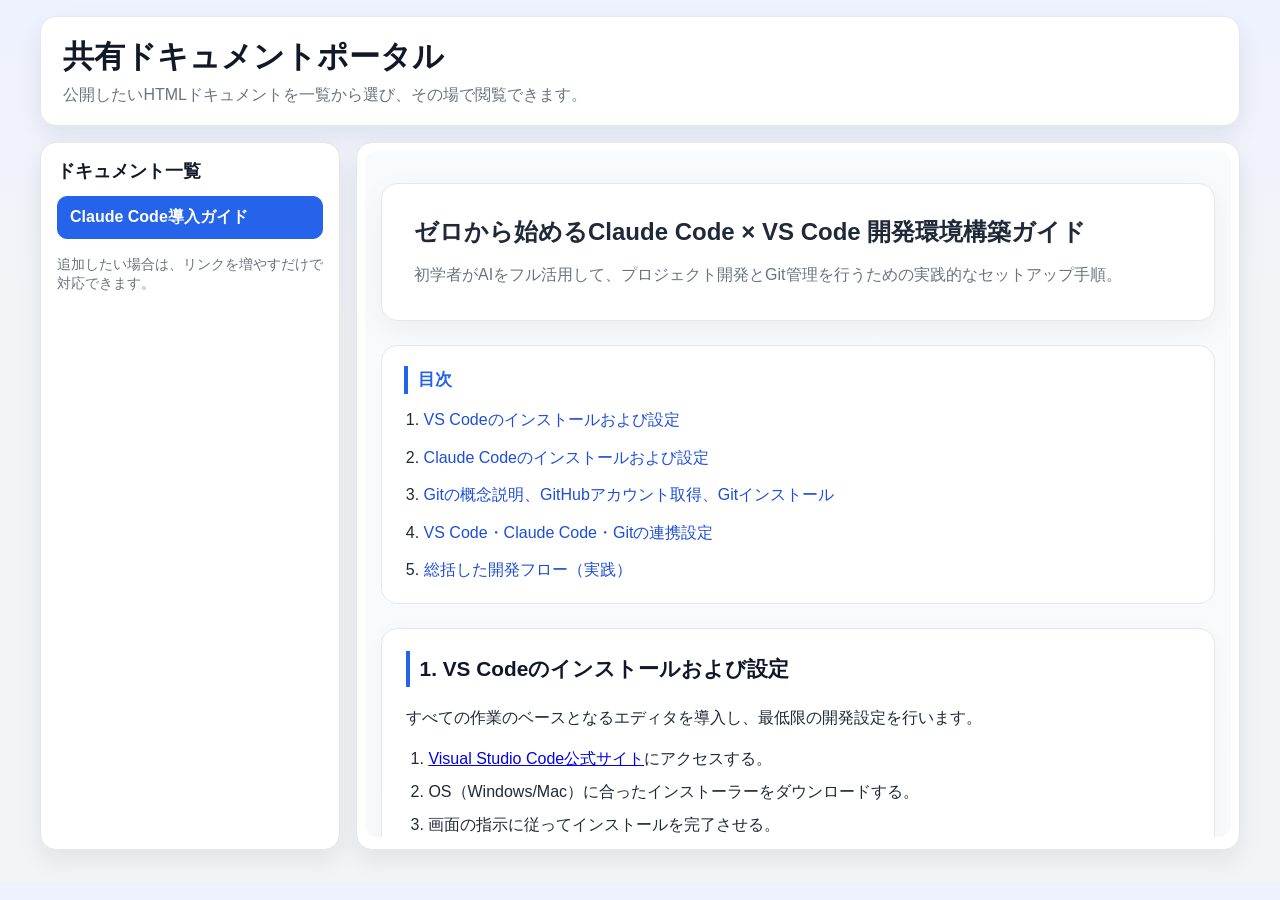
==== index.html @ d1b64669 "Initial site for GitHub Pages Made-with: Cursor" ====
<!DOCTYPE html>
<html lang="ja">
<head>
  <meta charset="UTF-8" />
  <meta name="viewport" content="width=device-width, initial-scale=1.0" />
  <title>共有ドキュメントポータル</title>
  <meta name="description" content="複数のHTMLドキュメントをWebで共有するためのホームページです。" />
  <link rel="stylesheet" href="styles.css" />
</head>
<body>
  <div class="container">
    <header class="site-header">
      <h1>共有ドキュメントポータル</h1>
      <p>公開したいHTMLドキュメントを一覧から選び、その場で閲覧できます。</p>
    </header>

    <main class="layout">
      <aside class="sidebar">
        <h2>ドキュメント一覧</h2>
        <nav aria-label="ドキュメントナビゲーション">
          <a class="doc-link active" href="terackathon/install_claude_code.html" target="doc-viewer">
            Claude Code導入ガイド
          </a>
        </nav>
        <p class="hint">
          追加したい場合は、リンクを増やすだけで対応できます。
        </p>
      </aside>

      <section class="viewer-panel" aria-label="ドキュメントビューア">
        <iframe
          name="doc-viewer"
          title="共有ドキュメントビューア"
          src="terackathon/install_claude_code.html"
          loading="lazy"
        ></iframe>
      </section>
    </main>
  </div>

  <script>
    (function () {
      var links = document.querySelectorAll(".doc-link");
      links.forEach(function (link) {
        link.addEventListener("click", function () {
          links.forEach(function (item) {
            item.classList.remove("active");
          });
          link.classList.add("active");
        });
      });
    })();
  </script>
</body>
</html>
---- styles.css ----
:root {
  --bg: #f3f4f6;
  --surface: #ffffff;
  --text: #111827;
  --muted: #6b7280;
  --primary: #2563eb;
  --border: #e5e7eb;
  --shadow: 0 10px 24px rgba(15, 23, 42, 0.08);
}

* {
  box-sizing: border-box;
}

body {
  margin: 0;
  font-family: "Segoe UI", "Hiragino Kaku Gothic ProN", "Meiryo", sans-serif;
  color: var(--text);
  background: linear-gradient(180deg, #eef2ff 0%, var(--bg) 40%);
}

.container {
  width: min(1200px, calc(100% - 2rem));
  margin: 1rem auto 2rem;
}

.site-header {
  background: var(--surface);
  border: 1px solid var(--border);
  border-radius: 16px;
  box-shadow: var(--shadow);
  padding: 1.2rem 1.4rem;
  margin-bottom: 1rem;
}

.site-header h1 {
  margin: 0 0 0.4rem;
  font-size: clamp(1.4rem, 2.4vw, 2rem);
}

.site-header p {
  margin: 0;
  color: var(--muted);
}

.layout {
  display: grid;
  grid-template-columns: 300px 1fr;
  gap: 1rem;
}

.sidebar,
.viewer-panel {
  background: var(--surface);
  border: 1px solid var(--border);
  border-radius: 16px;
  box-shadow: var(--shadow);
}

.sidebar {
  padding: 1rem;
}

.sidebar h2 {
  margin: 0 0 0.8rem;
  font-size: 1.1rem;
}

.sidebar nav {
  display: grid;
  gap: 0.6rem;
}

.doc-link {
  display: block;
  text-decoration: none;
  color: #1e3a8a;
  background: #eff6ff;
  border: 1px solid #bfdbfe;
  border-radius: 10px;
  padding: 0.65rem 0.75rem;
  font-weight: 600;
}

.doc-link:hover {
  background: #dbeafe;
}

.doc-link.active {
  color: #ffffff;
  background: var(--primary);
  border-color: var(--primary);
}

.hint {
  margin: 1rem 0 0;
  font-size: 0.9rem;
  color: var(--muted);
}

.viewer-panel {
  padding: 0.5rem;
  min-height: 78vh;
}

.viewer-panel iframe {
  width: 100%;
  min-height: calc(78vh - 1rem);
  border: none;
  border-radius: 12px;
  background: #fff;
}

@media (max-width: 960px) {
  .layout {
    grid-template-columns: 1fr;
  }

  .viewer-panel {
    min-height: 60vh;
  }

  .viewer-panel iframe {
    min-height: calc(60vh - 1rem);
  }
}
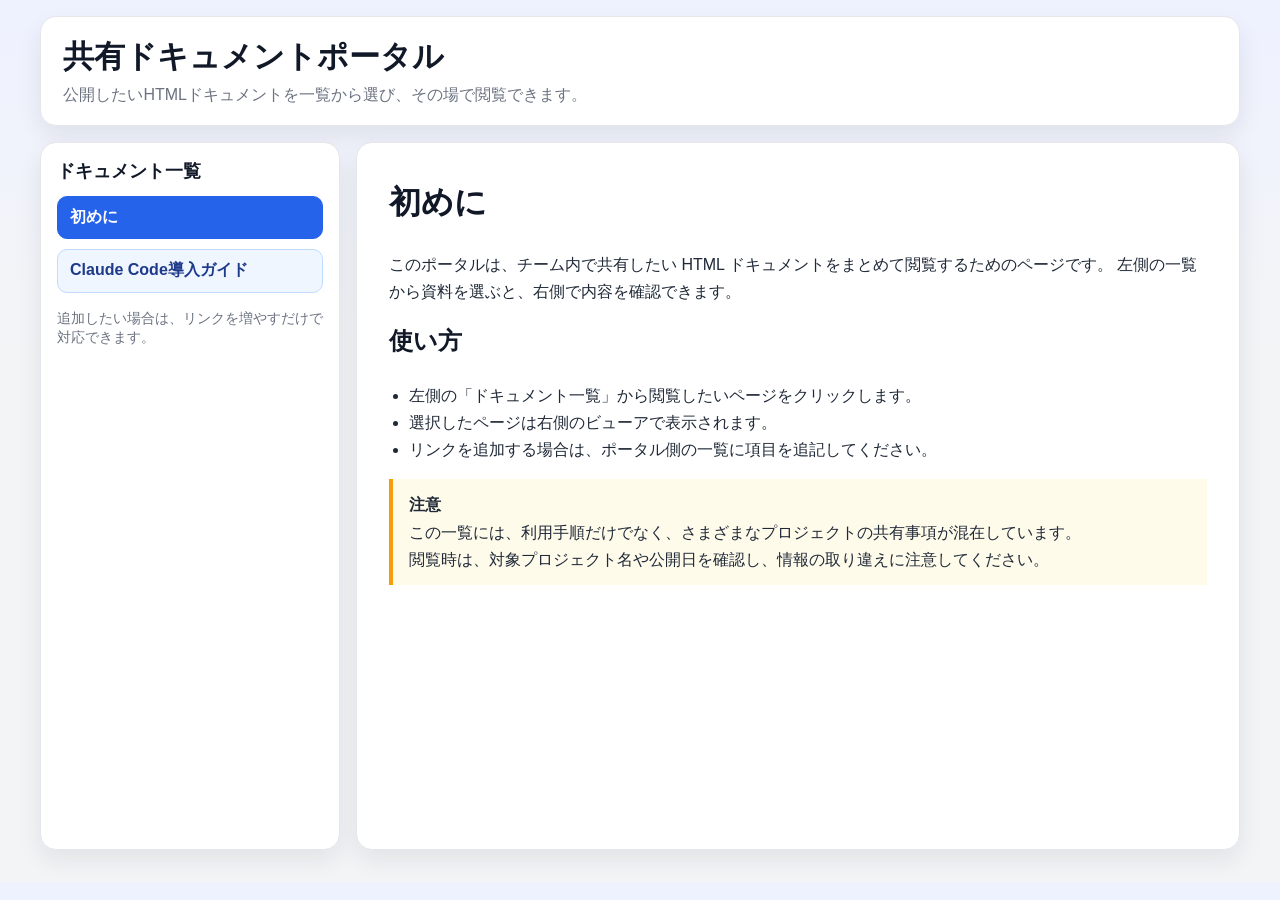
==== commit 5c728688: "Add onboarding page and documentation for shared portal. Document the GitHub Pages URL and make the " ====
--- a/index.html
+++ b/index.html
@@ -18,7 +18,10 @@
       <aside class="sidebar">
         <h2>ドキュメント一覧</h2>
         <nav aria-label="ドキュメントナビゲーション">
-          <a class="doc-link active" href="terackathon/install_claude_code.html" target="doc-viewer">
+          <a class="doc-link active" href="hajimeni.html" target="doc-viewer">
+            初めに
+          </a>
+          <a class="doc-link" href="terackathon/install_claude_code.html" target="doc-viewer">
             Claude Code導入ガイド
           </a>
         </nav>
@@ -31,7 +34,7 @@
         <iframe
           name="doc-viewer"
           title="共有ドキュメントビューア"
-          src="terackathon/install_claude_code.html"
+          src="hajimeni.html"
           loading="lazy"
         ></iframe>
       </section>
